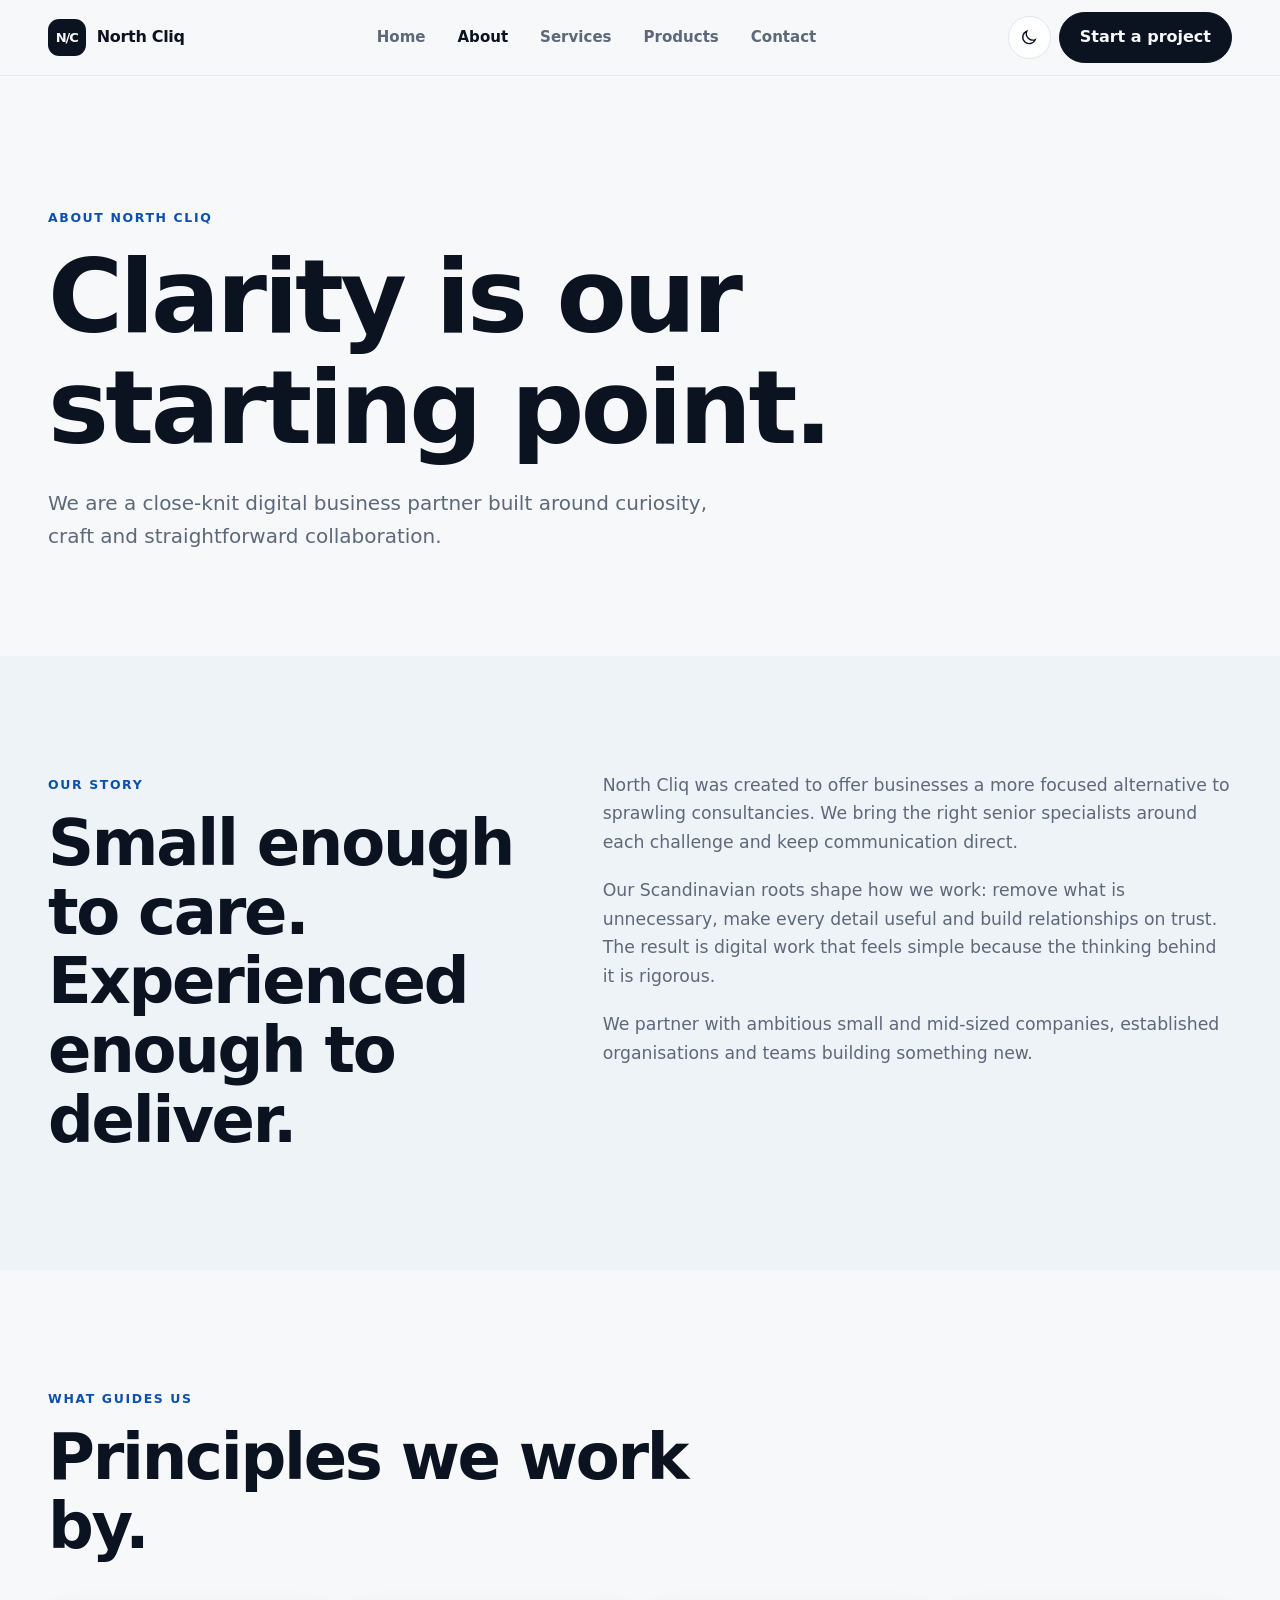
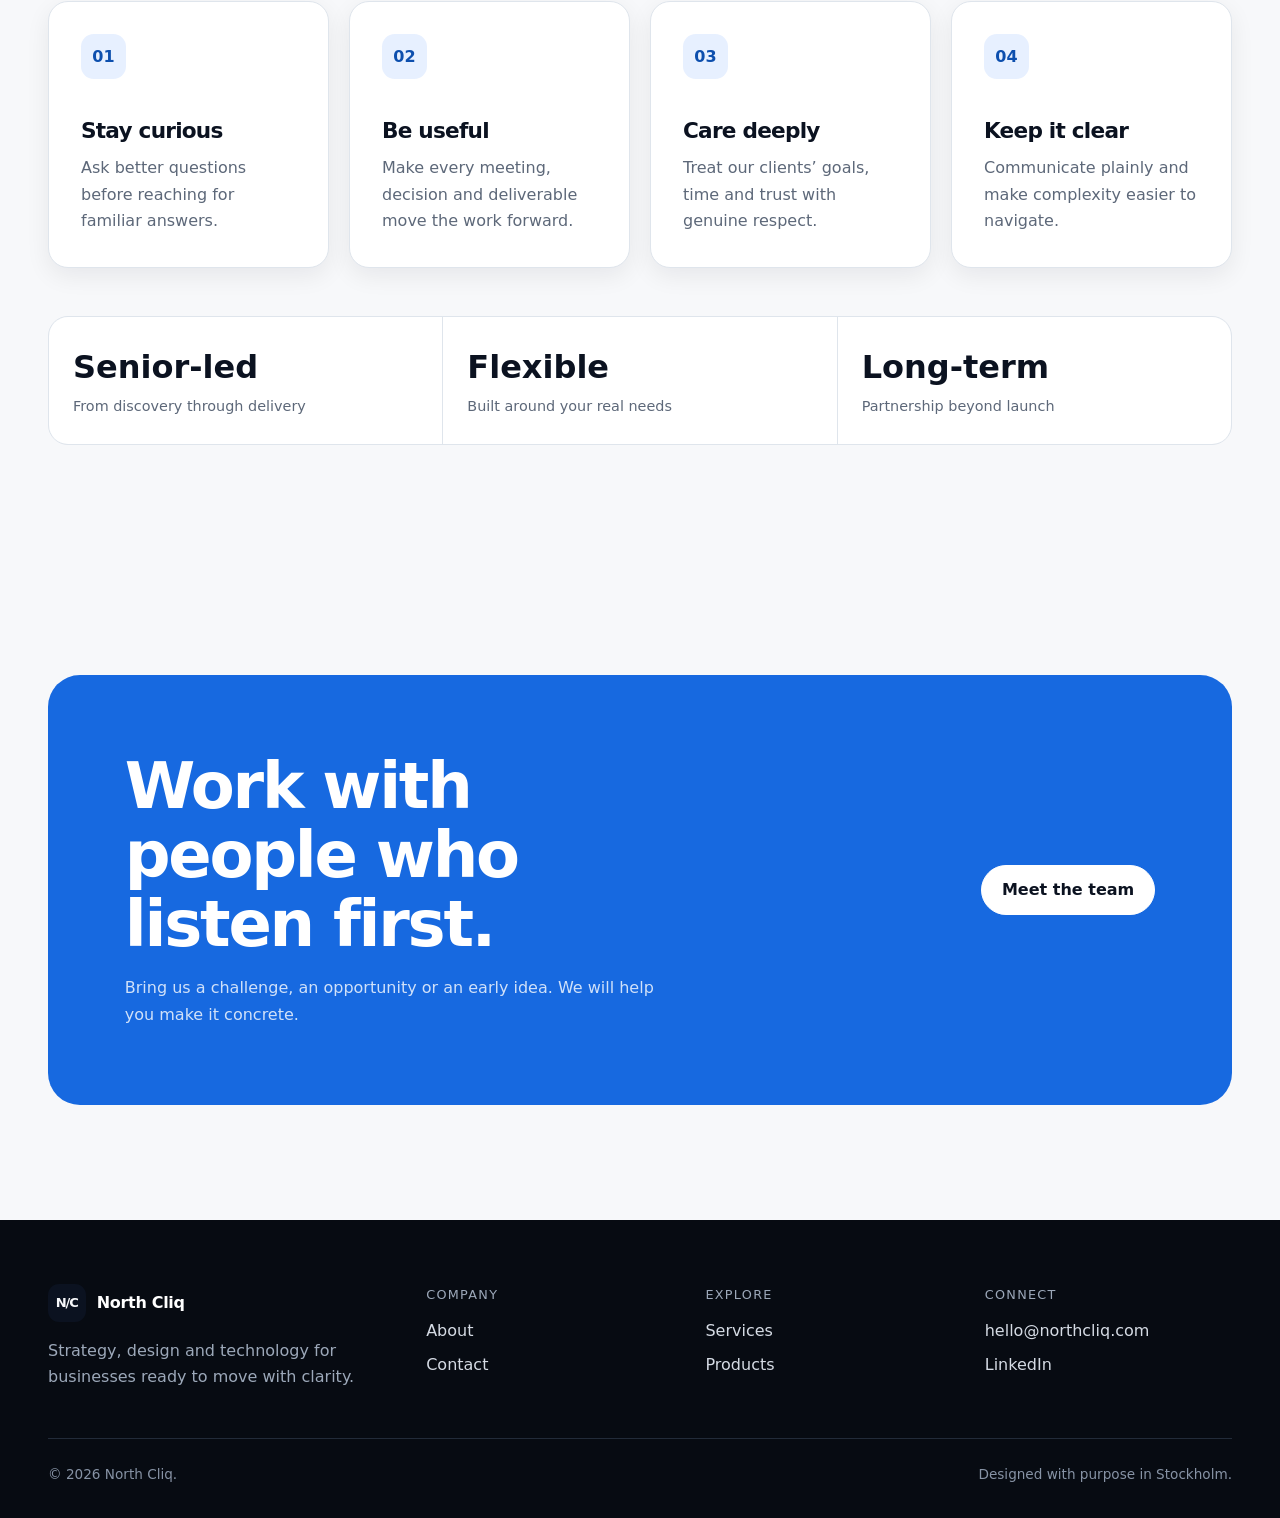
==== about.html @ 3bf1058e "Create a new version" ====
<!doctype html><html lang="en"><head><meta charset="utf-8"><meta name="viewport" content="width=device-width, initial-scale=1"><meta name="description" content="Meet North Cliq: a focused digital partner combining Scandinavian clarity with practical business thinking."><title>About North Cliq — Our approach and values</title><link rel="icon" href="favicon.ico" sizes="any"><link rel="stylesheet" href="css/style.css"><script src="js/main.js" defer></script></head>
<body><a class="skip-link" href="#main">Skip to content</a>
<header class="site-header"><nav class="nav container" aria-label="Main navigation"><a class="brand" href="index.html" aria-label="North Cliq home"><span class="brand-mark" aria-hidden="true">N/C</span><span>North Cliq</span></a><div class="nav-links" data-nav-links id="main-menu"><a href="index.html">Home</a><a href="about.html" aria-current="page">About</a><a href="services.html">Services</a><a href="products.html">Products</a><a href="contact.html">Contact</a></div><div class="nav-actions"><button class="icon-button" type="button" data-theme-toggle aria-label="Switch to dark mode"><svg class="moon-icon" viewBox="0 0 24 24" aria-hidden="true"><path d="M20 15.1A8.5 8.5 0 0 1 8.9 4a8.5 8.5 0 1 0 11.1 11.1Z"/></svg><svg class="sun-icon" viewBox="0 0 24 24" aria-hidden="true"><circle cx="12" cy="12" r="4"/><path d="M12 2v2M12 20v2M4.9 4.9l1.4 1.4M17.7 17.7l1.4 1.4M2 12h2M20 12h2"/></svg></button><a class="button nav-cta" href="contact.html">Start a project</a><button class="menu-toggle" type="button" data-menu-toggle aria-expanded="false" aria-controls="main-menu" aria-label="Open navigation"><svg viewBox="0 0 24 24" aria-hidden="true"><path d="M4 7h16M4 12h16M4 17h16"/></svg></button></div></nav></header>
<main id="main"><section class="page-hero"><div class="container reveal"><span class="eyebrow">About North Cliq</span><h1>Clarity is our starting point.</h1><p class="lead">We are a close-knit digital business partner built around curiosity, craft and straightforward collaboration.</p></div></section>
<section class="section section--alt"><div class="container split reveal"><div><span class="eyebrow">Our story</span><h2>Small enough to care. Experienced enough to deliver.</h2></div><div class="prose"><p>North Cliq was created to offer businesses a more focused alternative to sprawling consultancies. We bring the right senior specialists around each challenge and keep communication direct.</p><p>Our Scandinavian roots shape how we work: remove what is unnecessary, make every detail useful and build relationships on trust. The result is digital work that feels simple because the thinking behind it is rigorous.</p><p>We partner with ambitious small and mid-sized companies, established organisations and teams building something new.</p></div></div></section>
<section class="section" aria-labelledby="values"><div class="container"><div class="section-heading reveal"><span class="eyebrow">What guides us</span><h2 id="values">Principles we work by.</h2></div><div class="grid-4"><article class="card reveal"><span class="card-icon">01</span><h3>Stay curious</h3><p>Ask better questions before reaching for familiar answers.</p></article><article class="card reveal"><span class="card-icon">02</span><h3>Be useful</h3><p>Make every meeting, decision and deliverable move the work forward.</p></article><article class="card reveal"><span class="card-icon">03</span><h3>Care deeply</h3><p>Treat our clients’ goals, time and trust with genuine respect.</p></article><article class="card reveal"><span class="card-icon">04</span><h3>Keep it clear</h3><p>Communicate plainly and make complexity easier to navigate.</p></article></div><div class="metrics reveal"><div class="metric"><strong>Senior-led</strong><span>From discovery through delivery</span></div><div class="metric"><strong>Flexible</strong><span>Built around your real needs</span></div><div class="metric"><strong>Long-term</strong><span>Partnership beyond launch</span></div></div></div></section>
<section class="section"><div class="container cta-panel reveal"><div><h2>Work with people who listen first.</h2><p>Bring us a challenge, an opportunity or an early idea. We will help you make it concrete.</p></div><a class="button" href="contact.html">Meet the team</a></div></section></main>
<footer class="site-footer"><div class="container"><div class="footer-grid"><div><a class="brand" href="index.html"><span class="brand-mark">N/C</span><span>North Cliq</span></a><p class="footer-copy">Strategy, design and technology for businesses ready to move with clarity.</p></div><div><p class="footer-title">Company</p><div class="footer-links"><a href="about.html">About</a><a href="contact.html">Contact</a></div></div><div><p class="footer-title">Explore</p><div class="footer-links"><a href="services.html">Services</a><a href="products.html">Products</a></div></div><div><p class="footer-title">Connect</p><div class="footer-links"><a href="mailto:hello@northcliq.com">hello@northcliq.com</a><a href="https://www.linkedin.com" rel="noopener">LinkedIn</a></div></div></div><div class="footer-bottom"><span>© <span data-year>2026</span> North Cliq.</span><span>Designed with purpose in Stockholm.</span></div></div></footer></body></html>
---- css/style.css ----
/* North Cliq shared layout and component styles. */
@import url("variables.css");

*, *::before, *::after { box-sizing: border-box; }
html { scroll-behavior: smooth; scroll-padding-top: calc(var(--header-height) + 1rem); }
body { margin: 0; background: var(--color-bg); color: var(--color-text); font-family: Inter, ui-sans-serif, system-ui, -apple-system, BlinkMacSystemFont, "Segoe UI", sans-serif; font-size: 1rem; line-height: 1.65; -webkit-font-smoothing: antialiased; }
body.nav-open { overflow: hidden; }
a { color: inherit; text-decoration: none; }
img, svg { display: block; max-width: 100%; }
button, input, textarea, select { font: inherit; }
button { color: inherit; }
:focus-visible { outline: 3px solid var(--color-primary); outline-offset: 3px; }
.skip-link { position: fixed; left: 1rem; top: -5rem; z-index: 100; padding: .7rem 1rem; background: var(--color-text); color: var(--color-bg); border-radius: var(--radius-sm); }
.skip-link:focus { top: 1rem; }
.container { width: min(calc(100% - 2rem), var(--container)); margin-inline: auto; }
.section { padding: clamp(4.5rem, 9vw, 7.5rem) 0; }
.section--tight { padding: clamp(3rem, 6vw, 5rem) 0; }
.section--alt { background: var(--color-surface-alt); }
.section-heading { max-width: 44rem; margin-bottom: 2.5rem; }
.eyebrow { display: inline-block; margin-bottom: .85rem; color: var(--color-primary-dark); font-size: .78rem; font-weight: 750; letter-spacing: .13em; text-transform: uppercase; }
h1, h2, h3 { margin: 0; font-weight: 680; line-height: 1.08; letter-spacing: -.035em; }
h1 { font-size: clamp(3rem, 8vw, 6.5rem); max-width: 12ch; }
h2 { font-size: clamp(2.25rem, 5vw, 4rem); }
h3 { font-size: 1.35rem; }
p { margin: 0; }
.lead { color: var(--color-muted); font-size: clamp(1.05rem, 2vw, 1.25rem); max-width: 44rem; }
.section-heading .lead { margin-top: 1.1rem; }
.site-header { position: sticky; top: 0; z-index: 50; height: var(--header-height); background: color-mix(in srgb, var(--color-bg) 88%, transparent); border-bottom: 1px solid color-mix(in srgb, var(--color-line) 75%, transparent); backdrop-filter: blur(16px); }
.nav { height: 100%; display: flex; align-items: center; justify-content: space-between; gap: 1.5rem; }
.brand { display: inline-flex; align-items: center; gap: .7rem; font-weight: 780; letter-spacing: -.02em; }
.brand-mark { width: 2.35rem; height: 2.35rem; display: grid; place-items: center; background: var(--color-text); color: var(--color-bg); border-radius: .7rem; font-size: .82rem; letter-spacing: -.08em; }
.nav-links { display: flex; align-items: center; gap: clamp(1rem, 2.5vw, 2rem); }
.nav-links a { color: var(--color-muted); font-size: .94rem; font-weight: 600; transition: color var(--transition); }
.nav-links a:hover, .nav-links a[aria-current="page"] { color: var(--color-text); }
.nav-actions { display: flex; align-items: center; gap: .5rem; }
.icon-button, .menu-toggle { width: 2.65rem; height: 2.65rem; display: grid; place-items: center; border: 1px solid var(--color-line); border-radius: 50%; background: var(--color-surface); cursor: pointer; transition: transform var(--transition), background var(--transition); }
.icon-button:hover, .menu-toggle:hover { transform: translateY(-2px); background: var(--color-surface-alt); }
.icon-button svg, .menu-toggle svg { width: 1.15rem; height: 1.15rem; fill: none; stroke: currentColor; stroke-width: 1.8; }
.sun-icon, [data-theme="dark"] .moon-icon { display: none; }
[data-theme="dark"] .sun-icon { display: block; }
.menu-toggle { display: none; }
.button { display: inline-flex; align-items: center; justify-content: center; min-height: 3.15rem; padding: .7rem 1.25rem; border: 1px solid var(--color-text); border-radius: 999px; background: var(--color-text); color: var(--color-bg); font-weight: 700; transition: transform var(--transition), box-shadow var(--transition); }
.button:hover { transform: translateY(-2px); box-shadow: var(--shadow-sm); }
.button--secondary { border-color: var(--color-line); background: transparent; color: var(--color-text); }
.hero { min-height: calc(100svh - var(--header-height)); display: grid; align-items: center; overflow: hidden; }
.hero-grid { display: grid; grid-template-columns: 1.08fr .92fr; align-items: center; gap: clamp(2rem, 6vw, 6rem); padding-block: 4rem; }
.hero-copy .lead { margin-top: 1.5rem; }
.hero-actions { display: flex; flex-wrap: wrap; gap: .8rem; margin-top: 2rem; }
.hero-note { margin-top: 1.25rem; color: var(--color-muted); font-size: .88rem; }
.hero-art { position: relative; min-height: 31rem; border-radius: var(--radius-lg); overflow: hidden; background: linear-gradient(145deg, #0b1322, #163f73 60%, #73adff); box-shadow: var(--shadow-lg); isolation: isolate; }
.hero-art::before, .hero-art::after { content: ""; position: absolute; border-radius: 50%; filter: blur(2px); }
.hero-art::before { width: 25rem; height: 25rem; top: -10rem; right: -7rem; border: 1px solid rgba(255,255,255,.28); box-shadow: 0 0 0 4rem rgba(255,255,255,.04), 0 0 0 8rem rgba(255,255,255,.035); }
.hero-art::after { width: 11rem; height: 11rem; bottom: 3rem; left: 2.5rem; background: rgba(255,255,255,.13); backdrop-filter: blur(12px); }
.art-card { position: absolute; z-index: 2; padding: 1.1rem; border: 1px solid rgba(255,255,255,.2); border-radius: 1.1rem; background: rgba(255,255,255,.12); color: #fff; backdrop-filter: blur(16px); }
.art-card strong { display: block; font-size: 1.8rem; }
.art-card span { color: rgba(255,255,255,.74); font-size: .83rem; }
.art-card--one { left: 2rem; top: 2rem; }
.art-card--two { right: 2rem; bottom: 2rem; }
.art-word { position: absolute; right: 1.5rem; top: 45%; color: rgba(255,255,255,.92); font-size: clamp(3rem, 8vw, 6rem); font-weight: 750; letter-spacing: -.08em; transform: rotate(-8deg); }
.grid-2, .grid-3, .grid-4 { display: grid; gap: 1.25rem; }
.grid-2 { grid-template-columns: repeat(2, 1fr); }
.grid-3 { grid-template-columns: repeat(3, 1fr); }
.grid-4 { grid-template-columns: repeat(4, 1fr); }
.card { height: 100%; padding: clamp(1.5rem, 3vw, 2rem); background: var(--color-surface); border: 1px solid var(--color-line); border-radius: var(--radius-md); box-shadow: var(--shadow-sm); transition: transform var(--transition), border-color var(--transition); }
.card:hover { transform: translateY(-4px); border-color: color-mix(in srgb, var(--color-primary) 45%, var(--color-line)); }
.card-icon { width: 2.8rem; height: 2.8rem; display: grid; place-items: center; margin-bottom: 2.5rem; border-radius: .8rem; background: var(--color-primary-soft); color: var(--color-primary-dark); font-weight: 800; }
.card h3 + p { margin-top: .8rem; color: var(--color-muted); }
.text-link { display: inline-flex; margin-top: 1.25rem; color: var(--color-primary-dark); font-weight: 700; }
.split { display: grid; grid-template-columns: .85fr 1.15fr; gap: clamp(2rem, 7vw, 7rem); align-items: start; }
.prose { display: grid; gap: 1.25rem; color: var(--color-muted); font-size: 1.08rem; }
.check-list { display: grid; gap: 1rem; padding: 0; margin: 2rem 0 0; list-style: none; }
.check-list li { position: relative; padding-left: 1.8rem; }
.check-list li::before { content: "✓"; position: absolute; left: 0; color: var(--color-primary); font-weight: 800; }
.metrics { display: grid; grid-template-columns: repeat(3, 1fr); gap: 1px; margin-top: 3rem; overflow: hidden; background: var(--color-line); border: 1px solid var(--color-line); border-radius: var(--radius-md); }
.metric { padding: 1.5rem; background: var(--color-surface); }
.metric strong { display: block; font-size: 2rem; }
.metric span { color: var(--color-muted); font-size: .9rem; }
.page-hero { padding: clamp(5rem, 10vw, 8.5rem) 0 clamp(4rem, 8vw, 7rem); }
.page-hero h1 { max-width: 14ch; }
.page-hero .lead { margin-top: 1.5rem; }
.tag { display: inline-flex; padding: .35rem .65rem; margin-bottom: 1rem; border-radius: 999px; background: var(--color-primary-soft); color: var(--color-primary-dark); font-size: .75rem; font-weight: 750; }
.quote { padding: clamp(2rem, 5vw, 4rem); border-radius: var(--radius-lg); background: var(--color-text); color: var(--color-bg); }
.quote blockquote { margin: 0; max-width: 38ch; font-size: clamp(1.5rem, 3vw, 2.4rem); line-height: 1.3; letter-spacing: -.025em; }
.quote footer { margin-top: 1.5rem; opacity: .7; }
.cta-panel { padding: clamp(2rem, 6vw, 5rem); display: flex; align-items: center; justify-content: space-between; gap: 2rem; border-radius: var(--radius-lg); background: var(--color-primary); color: #fff; }
.cta-panel h2 { max-width: 13ch; }
.cta-panel p { max-width: 34rem; margin-top: 1rem; color: rgba(255,255,255,.8); }
.cta-panel .button { flex: 0 0 auto; background: #fff; border-color: #fff; color: #0b1220; }
.contact-layout { display: grid; grid-template-columns: .8fr 1.2fr; gap: clamp(2rem, 7vw, 6rem); }
.contact-list { display: grid; gap: 1.5rem; margin-top: 2rem; }
.contact-list dt { font-weight: 750; }
.contact-list dd { margin: .2rem 0 0; color: var(--color-muted); }
.form { display: grid; gap: 1.1rem; padding: clamp(1.5rem, 4vw, 2.5rem); background: var(--color-surface); border: 1px solid var(--color-line); border-radius: var(--radius-md); box-shadow: var(--shadow-sm); }
.field-row { display: grid; grid-template-columns: 1fr 1fr; gap: 1rem; }
.field { display: grid; gap: .4rem; }
.field label { font-size: .9rem; font-weight: 700; }
.field input, .field textarea, .field select { width: 100%; padding: .85rem 1rem; border: 1px solid var(--color-line); border-radius: var(--radius-sm); background: var(--color-bg); color: var(--color-text); }
.field textarea { min-height: 9rem; resize: vertical; }
.form-status { min-height: 1.5rem; color: var(--color-primary-dark); font-weight: 650; }
.site-footer { padding: 4rem 0 2rem; background: #070b12; color: #fff; }
.footer-grid { display: grid; grid-template-columns: 1.4fr repeat(3, 1fr); gap: 2rem; }
.footer-copy { max-width: 23rem; margin-top: 1rem; color: #9ca8b9; }
.footer-title { margin-bottom: .8rem; font-size: .8rem; color: #9ca8b9; letter-spacing: .1em; text-transform: uppercase; }
.footer-links { display: grid; gap: .5rem; }
.footer-links a { color: #d5dbe4; }
.footer-links a:hover { color: #fff; }
.footer-bottom { display: flex; justify-content: space-between; gap: 1rem; margin-top: 3rem; padding-top: 1.5rem; border-top: 1px solid #222b39; color: #8793a5; font-size: .85rem; }
.reveal { opacity: 0; transform: translateY(18px); transition: opacity 600ms ease, transform 600ms ease; }
.reveal.is-visible { opacity: 1; transform: none; }

@media (max-width: 850px) {
  .menu-toggle { display: grid; }
  .nav-links { position: fixed; inset: var(--header-height) 0 auto; display: grid; padding: 1.5rem 1rem 2rem; background: var(--color-bg); border-bottom: 1px solid var(--color-line); transform: translateY(-130%); visibility: hidden; transition: transform 240ms ease, visibility 240ms; }
  .nav-links.is-open { transform: translateY(0); visibility: visible; }
  .nav-links a { padding: .5rem; font-size: 1.1rem; }
  .nav-cta { display: none; }
  .hero-grid, .split, .contact-layout { grid-template-columns: 1fr; }
  .hero { min-height: auto; }
  .hero-art { min-height: 24rem; }
  .grid-4 { grid-template-columns: repeat(2, 1fr); }
  .grid-3 { grid-template-columns: repeat(2, 1fr); }
  .footer-grid { grid-template-columns: 1.5fr 1fr; }
  .cta-panel { align-items: flex-start; flex-direction: column; }
}
@media (max-width: 560px) {
  .container { width: min(calc(100% - 1.25rem), var(--container)); }
  .grid-2, .grid-3, .grid-4, .field-row, .metrics { grid-template-columns: 1fr; }
  .hero-grid { padding-block: 2.5rem 4rem; }
  .hero-art { min-height: 20rem; }
  .footer-grid { grid-template-columns: 1fr; }
  .footer-bottom { flex-direction: column; }
}
@media (prefers-reduced-motion: reduce) {
  html { scroll-behavior: auto; }
  *, *::before, *::after { animation-duration: .01ms !important; transition-duration: .01ms !important; }
  .reveal { opacity: 1; transform: none; }
}
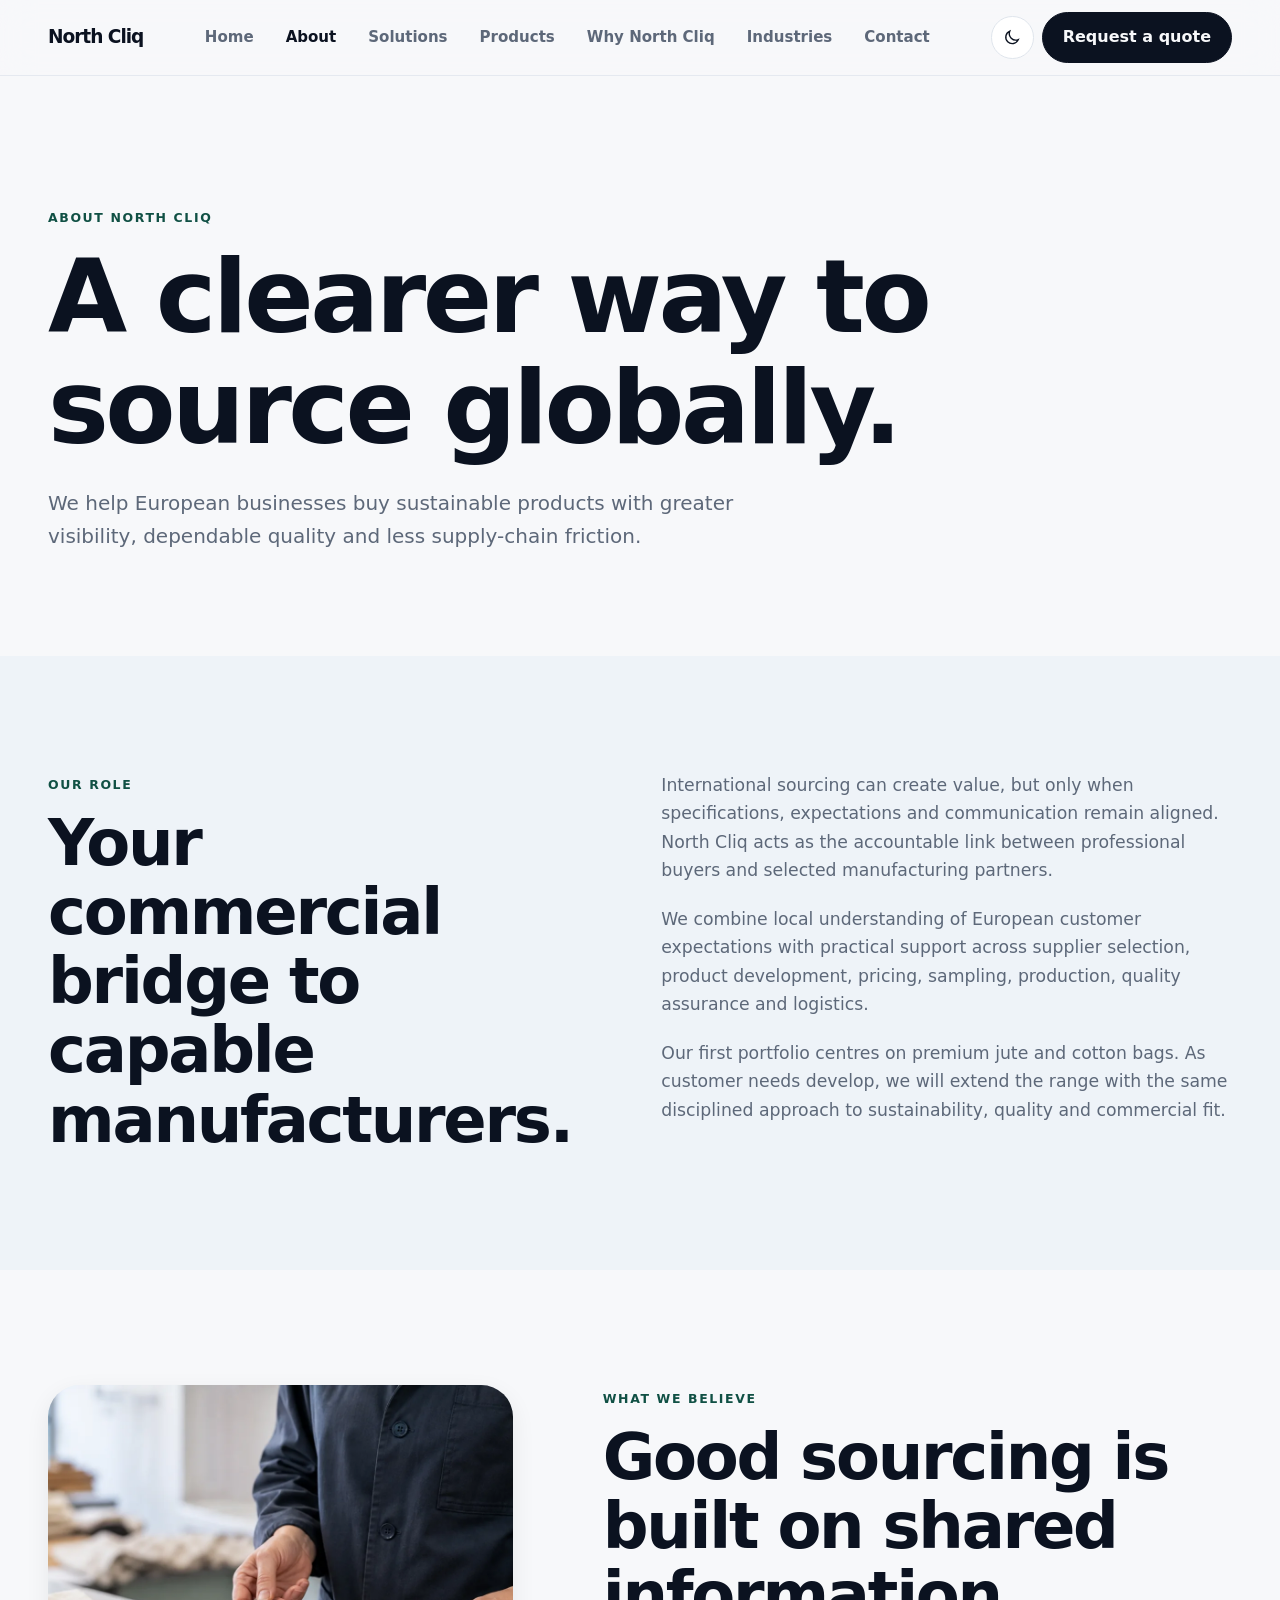
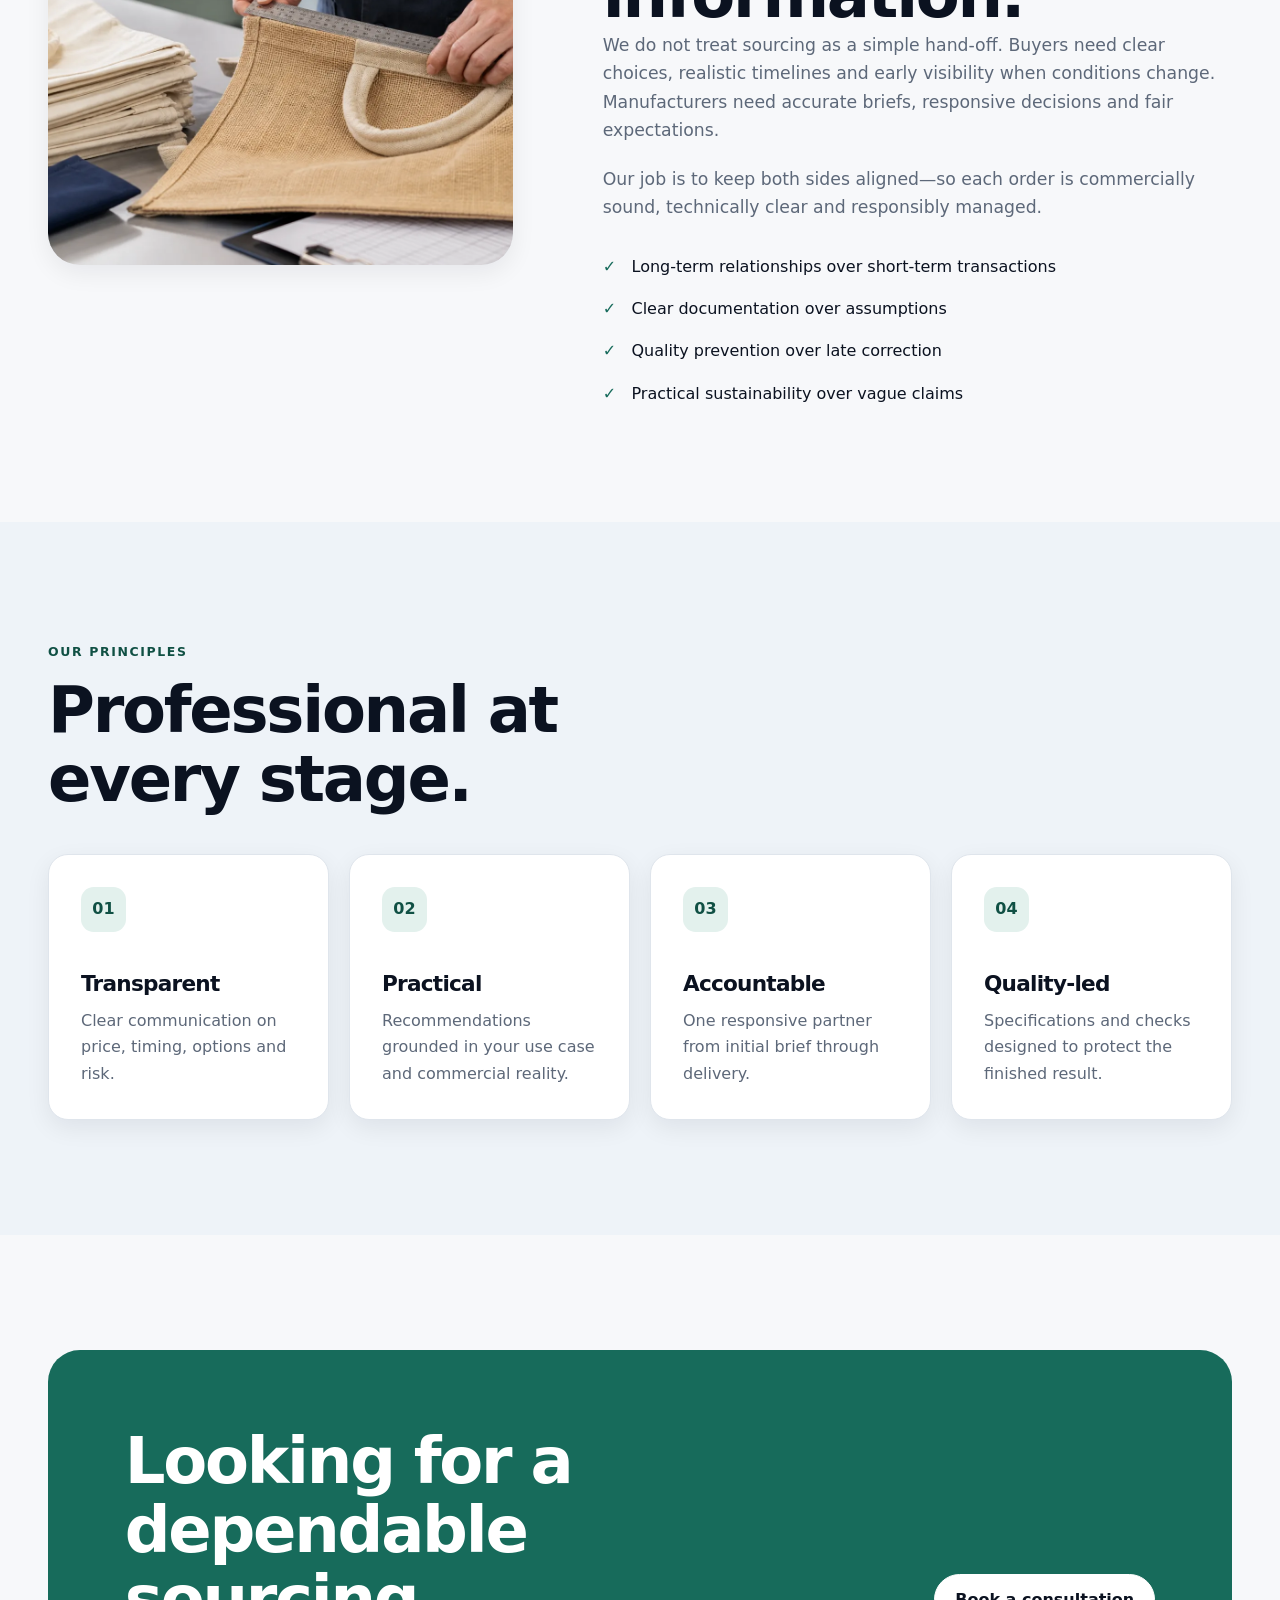
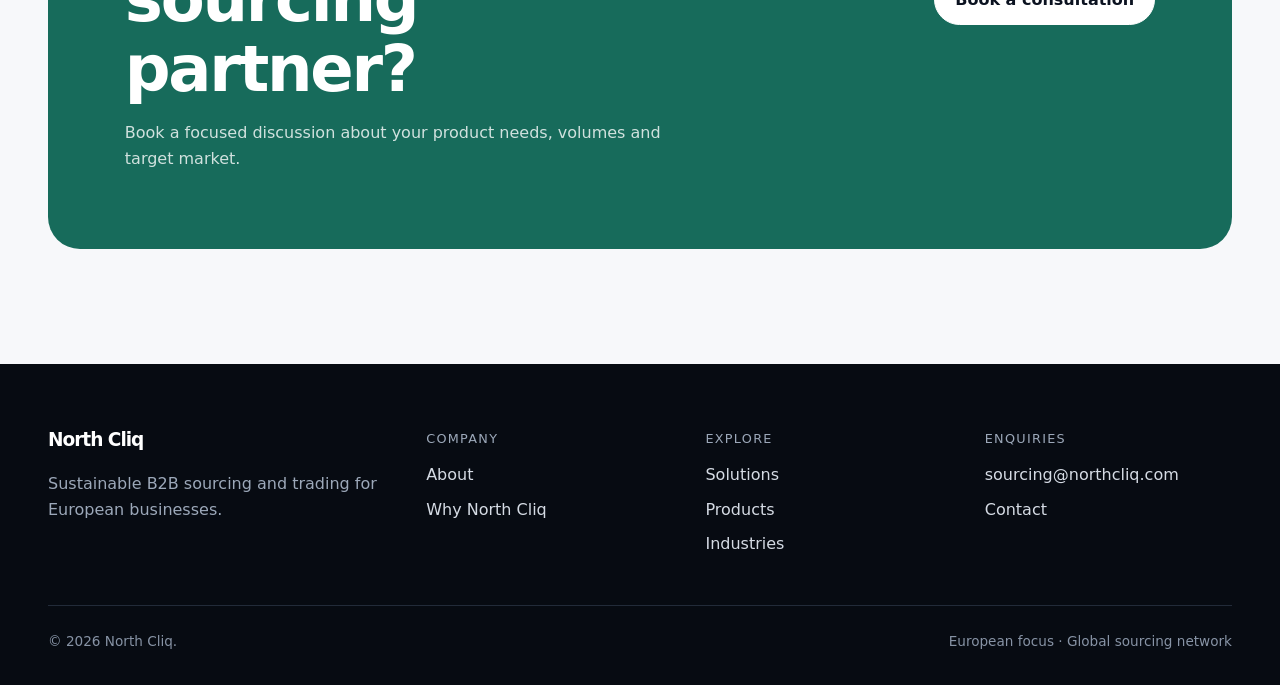
==== commit eafb40ff: "Update website to jutebag marketting" ====
--- a/about.html
+++ b/about.html
@@ -1,8 +1,8 @@
-<!doctype html><html lang="en"><head><meta charset="utf-8"><meta name="viewport" content="width=device-width, initial-scale=1"><meta name="description" content="Meet North Cliq: a focused digital partner combining Scandinavian clarity with practical business thinking."><title>About North Cliq — Our approach and values</title><link rel="icon" href="favicon.ico" sizes="any"><link rel="stylesheet" href="css/style.css"><script src="js/main.js" defer></script></head>
-<body><a class="skip-link" href="#main">Skip to content</a>
-<header class="site-header"><nav class="nav container" aria-label="Main navigation"><a class="brand" href="index.html" aria-label="North Cliq home"><span class="brand-mark" aria-hidden="true">N/C</span><span>North Cliq</span></a><div class="nav-links" data-nav-links id="main-menu"><a href="index.html">Home</a><a href="about.html" aria-current="page">About</a><a href="services.html">Services</a><a href="products.html">Products</a><a href="contact.html">Contact</a></div><div class="nav-actions"><button class="icon-button" type="button" data-theme-toggle aria-label="Switch to dark mode"><svg class="moon-icon" viewBox="0 0 24 24" aria-hidden="true"><path d="M20 15.1A8.5 8.5 0 0 1 8.9 4a8.5 8.5 0 1 0 11.1 11.1Z"/></svg><svg class="sun-icon" viewBox="0 0 24 24" aria-hidden="true"><circle cx="12" cy="12" r="4"/><path d="M12 2v2M12 20v2M4.9 4.9l1.4 1.4M17.7 17.7l1.4 1.4M2 12h2M20 12h2"/></svg></button><a class="button nav-cta" href="contact.html">Start a project</a><button class="menu-toggle" type="button" data-menu-toggle aria-expanded="false" aria-controls="main-menu" aria-label="Open navigation"><svg viewBox="0 0 24 24" aria-hidden="true"><path d="M4 7h16M4 12h16M4 17h16"/></svg></button></div></nav></header>
-<main id="main"><section class="page-hero"><div class="container reveal"><span class="eyebrow">About North Cliq</span><h1>Clarity is our starting point.</h1><p class="lead">We are a close-knit digital business partner built around curiosity, craft and straightforward collaboration.</p></div></section>
-<section class="section section--alt"><div class="container split reveal"><div><span class="eyebrow">Our story</span><h2>Small enough to care. Experienced enough to deliver.</h2></div><div class="prose"><p>North Cliq was created to offer businesses a more focused alternative to sprawling consultancies. We bring the right senior specialists around each challenge and keep communication direct.</p><p>Our Scandinavian roots shape how we work: remove what is unnecessary, make every detail useful and build relationships on trust. The result is digital work that feels simple because the thinking behind it is rigorous.</p><p>We partner with ambitious small and mid-sized companies, established organisations and teams building something new.</p></div></div></section>
-<section class="section" aria-labelledby="values"><div class="container"><div class="section-heading reveal"><span class="eyebrow">What guides us</span><h2 id="values">Principles we work by.</h2></div><div class="grid-4"><article class="card reveal"><span class="card-icon">01</span><h3>Stay curious</h3><p>Ask better questions before reaching for familiar answers.</p></article><article class="card reveal"><span class="card-icon">02</span><h3>Be useful</h3><p>Make every meeting, decision and deliverable move the work forward.</p></article><article class="card reveal"><span class="card-icon">03</span><h3>Care deeply</h3><p>Treat our clients’ goals, time and trust with genuine respect.</p></article><article class="card reveal"><span class="card-icon">04</span><h3>Keep it clear</h3><p>Communicate plainly and make complexity easier to navigate.</p></article></div><div class="metrics reveal"><div class="metric"><strong>Senior-led</strong><span>From discovery through delivery</span></div><div class="metric"><strong>Flexible</strong><span>Built around your real needs</span></div><div class="metric"><strong>Long-term</strong><span>Partnership beyond launch</span></div></div></div></section>
-<section class="section"><div class="container cta-panel reveal"><div><h2>Work with people who listen first.</h2><p>Bring us a challenge, an opportunity or an early idea. We will help you make it concrete.</p></div><a class="button" href="contact.html">Meet the team</a></div></section></main>
-<footer class="site-footer"><div class="container"><div class="footer-grid"><div><a class="brand" href="index.html"><span class="brand-mark">N/C</span><span>North Cliq</span></a><p class="footer-copy">Strategy, design and technology for businesses ready to move with clarity.</p></div><div><p class="footer-title">Company</p><div class="footer-links"><a href="about.html">About</a><a href="contact.html">Contact</a></div></div><div><p class="footer-title">Explore</p><div class="footer-links"><a href="services.html">Services</a><a href="products.html">Products</a></div></div><div><p class="footer-title">Connect</p><div class="footer-links"><a href="mailto:hello@northcliq.com">hello@northcliq.com</a><a href="https://www.linkedin.com" rel="noopener">LinkedIn</a></div></div></div><div class="footer-bottom"><span>© <span data-year>2026</span> North Cliq.</span><span>Designed with purpose in Stockholm.</span></div></div></footer></body></html>
+<!doctype html><html lang="en"><head><meta charset="utf-8"><meta name="viewport" content="width=device-width, initial-scale=1"><meta name="description" content="North Cliq is a European-focused B2B sourcing and trading partner for sustainable products, reusable bags and packaging."><title>About North Cliq — Sustainable Sourcing Partner</title><link rel="icon" href="favicon.ico" sizes="any"><link rel="stylesheet" href="css/style.css"><script src="js/main.js" defer></script></head><body><a class="skip-link" href="#main">Skip to content</a>
+<header class="site-header"><nav class="nav container" aria-label="Main navigation"><a class="brand" href="index.html"><span>North Cliq</span></a><div class="nav-links" data-nav-links id="main-menu"><a href="index.html">Home</a><a href="about.html" aria-current="page">About</a><a href="services.html">Solutions</a><a href="products.html">Products</a><a href="why-north-cliq.html">Why North Cliq</a><a href="industries.html">Industries</a><a href="contact.html">Contact</a></div><div class="nav-actions"><button class="icon-button" type="button" data-theme-toggle aria-label="Switch to dark mode"><svg class="moon-icon" viewBox="0 0 24 24"><path d="M20 15.1A8.5 8.5 0 0 1 8.9 4a8.5 8.5 0 1 0 11.1 11.1Z"/></svg><svg class="sun-icon" viewBox="0 0 24 24"><circle cx="12" cy="12" r="4"/><path d="M12 2v2M12 20v2M2 12h2M20 12h2"/></svg></button><a class="button nav-cta" href="contact.html?intent=quote">Request a quote</a><button class="menu-toggle" type="button" data-menu-toggle aria-expanded="false" aria-controls="main-menu" aria-label="Open navigation"><svg viewBox="0 0 24 24"><path d="M4 7h16M4 12h16M4 17h16"/></svg></button></div></nav></header>
+<main id="main"><section class="page-hero"><div class="container reveal"><span class="eyebrow">About North Cliq</span><h1>A clearer way to source globally.</h1><p class="lead">We help European businesses buy sustainable products with greater visibility, dependable quality and less supply-chain friction.</p></div></section>
+<section class="section section--alt"><div class="container split reveal"><div><span class="eyebrow">Our role</span><h2>Your commercial bridge to capable manufacturers.</h2></div><div class="prose"><p>International sourcing can create value, but only when specifications, expectations and communication remain aligned. North Cliq acts as the accountable link between professional buyers and selected manufacturing partners.</p><p>We combine local understanding of European customer expectations with practical support across supplier selection, product development, pricing, sampling, production, quality assurance and logistics.</p><p>Our first portfolio centres on premium jute and cotton bags. As customer needs develop, we will extend the range with the same disciplined approach to sustainability, quality and commercial fit.</p></div></div></section>
+<section class="section"><div class="container split"><div class="image-panel reveal"><img src="assets/images/quality-inspection.webp" width="1400" height="1050" alt="Inspection of jute bag dimensions and construction"></div><div class="reveal"><span class="eyebrow">What we believe</span><h2>Good sourcing is built on shared information.</h2><div class="prose"><p>We do not treat sourcing as a simple hand-off. Buyers need clear choices, realistic timelines and early visibility when conditions change. Manufacturers need accurate briefs, responsive decisions and fair expectations.</p><p>Our job is to keep both sides aligned—so each order is commercially sound, technically clear and responsibly managed.</p></div><ul class="check-list"><li>Long-term relationships over short-term transactions</li><li>Clear documentation over assumptions</li><li>Quality prevention over late correction</li><li>Practical sustainability over vague claims</li></ul></div></div></section>
+<section class="section section--alt"><div class="container"><div class="section-heading reveal"><span class="eyebrow">Our principles</span><h2>Professional at every stage.</h2></div><div class="grid-4"><article class="card reveal"><span class="card-icon">01</span><h3>Transparent</h3><p>Clear communication on price, timing, options and risk.</p></article><article class="card reveal"><span class="card-icon">02</span><h3>Practical</h3><p>Recommendations grounded in your use case and commercial reality.</p></article><article class="card reveal"><span class="card-icon">03</span><h3>Accountable</h3><p>One responsive partner from initial brief through delivery.</p></article><article class="card reveal"><span class="card-icon">04</span><h3>Quality-led</h3><p>Specifications and checks designed to protect the finished result.</p></article></div></div></section>
+<section class="section"><div class="container cta-panel reveal"><div><h2>Looking for a dependable sourcing partner?</h2><p>Book a focused discussion about your product needs, volumes and target market.</p></div><a class="button" href="contact.html?intent=consultation">Book a consultation</a></div></section></main>
+<footer class="site-footer"><div class="container"><div class="footer-grid"><div><a class="brand" href="index.html"><span>North Cliq</span></a><p class="footer-copy">Sustainable B2B sourcing and trading for European businesses.</p></div><div><p class="footer-title">Company</p><div class="footer-links"><a href="about.html">About</a><a href="why-north-cliq.html">Why North Cliq</a></div></div><div><p class="footer-title">Explore</p><div class="footer-links"><a href="services.html">Solutions</a><a href="products.html">Products</a><a href="industries.html">Industries</a></div></div><div><p class="footer-title">Enquiries</p><div class="footer-links"><a href="mailto:sourcing@northcliq.com">sourcing@northcliq.com</a><a href="contact.html">Contact</a></div></div></div><div class="footer-bottom"><span>© <span data-year>2026</span> North Cliq.</span><span>European focus · Global sourcing network</span></div></div></footer></body></html>
--- a/css/style.css
+++ b/css/style.css
@@ -27,8 +27,8 @@
 .section-heading .lead { margin-top: 1.1rem; }
 .site-header { position: sticky; top: 0; z-index: 50; height: var(--header-height); background: color-mix(in srgb, var(--color-bg) 88%, transparent); border-bottom: 1px solid color-mix(in srgb, var(--color-line) 75%, transparent); backdrop-filter: blur(16px); }
 .nav { height: 100%; display: flex; align-items: center; justify-content: space-between; gap: 1.5rem; }
-.brand { display: inline-flex; align-items: center; gap: .7rem; font-weight: 780; letter-spacing: -.02em; }
-.brand-mark { width: 2.35rem; height: 2.35rem; display: grid; place-items: center; background: var(--color-text); color: var(--color-bg); border-radius: .7rem; font-size: .82rem; letter-spacing: -.08em; }
+.brand { display: inline-flex; align-items: center; color: var(--color-text); font-size: 1.16rem; font-weight: 720; letter-spacing: -.055em; line-height: 1; }
+.site-footer .brand { color: #fff; }
 .nav-links { display: flex; align-items: center; gap: clamp(1rem, 2.5vw, 2rem); }
 .nav-links a { color: var(--color-muted); font-size: .94rem; font-weight: 600; transition: color var(--transition); }
 .nav-links a:hover, .nav-links a[aria-current="page"] { color: var(--color-text); }
@@ -47,16 +47,13 @@
 .hero-copy .lead { margin-top: 1.5rem; }
 .hero-actions { display: flex; flex-wrap: wrap; gap: .8rem; margin-top: 2rem; }
 .hero-note { margin-top: 1.25rem; color: var(--color-muted); font-size: .88rem; }
-.hero-art { position: relative; min-height: 31rem; border-radius: var(--radius-lg); overflow: hidden; background: linear-gradient(145deg, #0b1322, #163f73 60%, #73adff); box-shadow: var(--shadow-lg); isolation: isolate; }
-.hero-art::before, .hero-art::after { content: ""; position: absolute; border-radius: 50%; filter: blur(2px); }
-.hero-art::before { width: 25rem; height: 25rem; top: -10rem; right: -7rem; border: 1px solid rgba(255,255,255,.28); box-shadow: 0 0 0 4rem rgba(255,255,255,.04), 0 0 0 8rem rgba(255,255,255,.035); }
-.hero-art::after { width: 11rem; height: 11rem; bottom: 3rem; left: 2.5rem; background: rgba(255,255,255,.13); backdrop-filter: blur(12px); }
+.hero-art { position: relative; min-height: 34rem; border-radius: var(--radius-lg); overflow: hidden; background: #eee8de; box-shadow: var(--shadow-lg); isolation: isolate; }
+.hero-art > img { width: 100%; height: 100%; position: absolute; inset: 0; object-fit: cover; }
 .art-card { position: absolute; z-index: 2; padding: 1.1rem; border: 1px solid rgba(255,255,255,.2); border-radius: 1.1rem; background: rgba(255,255,255,.12); color: #fff; backdrop-filter: blur(16px); }
 .art-card strong { display: block; font-size: 1.8rem; }
 .art-card span { color: rgba(255,255,255,.74); font-size: .83rem; }
-.art-card--one { left: 2rem; top: 2rem; }
-.art-card--two { right: 2rem; bottom: 2rem; }
-.art-word { position: absolute; right: 1.5rem; top: 45%; color: rgba(255,255,255,.92); font-size: clamp(3rem, 8vw, 6rem); font-weight: 750; letter-spacing: -.08em; transform: rotate(-8deg); }
+.art-card--one { left: 1.5rem; top: 1.5rem; background: rgba(11,18,32,.78); }
+.art-card--two { right: 1.5rem; bottom: 1.5rem; background: rgba(11,18,32,.78); }
 .grid-2, .grid-3, .grid-4 { display: grid; gap: 1.25rem; }
 .grid-2 { grid-template-columns: repeat(2, 1fr); }
 .grid-3 { grid-template-columns: repeat(3, 1fr); }
@@ -79,6 +76,23 @@
 .page-hero h1 { max-width: 14ch; }
 .page-hero .lead { margin-top: 1.5rem; }
 .tag { display: inline-flex; padding: .35rem .65rem; margin-bottom: 1rem; border-radius: 999px; background: var(--color-primary-soft); color: var(--color-primary-dark); font-size: .75rem; font-weight: 750; }
+.trust-strip { padding: 1.1rem 0; background: var(--color-text); color: var(--color-bg); }
+.trust-list { display: flex; flex-wrap: wrap; justify-content: space-between; gap: .7rem 1.5rem; margin: 0; padding: 0; list-style: none; font-size: .83rem; font-weight: 700; letter-spacing: .03em; }
+.trust-list li::before { content: "✓"; margin-right: .45rem; color: #6fc6b1; }
+.image-panel { min-height: 30rem; overflow: hidden; border-radius: var(--radius-lg); background: var(--color-surface-alt); box-shadow: var(--shadow-sm); }
+.image-panel img { width: 100%; height: 100%; min-height: inherit; object-fit: cover; }
+.product-card { overflow: hidden; padding: 0; }
+.product-card__visual { height: 19rem; background: #eee8de; overflow: hidden; }
+.product-card__visual img { width: 100%; height: 100%; object-fit: cover; }
+.product-card:first-child .product-card__visual img { object-position: 66% center; }
+.product-card:last-child .product-card__visual img { object-position: 90% center; }
+.product-card__body { padding: clamp(1.5rem, 3vw, 2rem); }
+.spec-list { display: flex; flex-wrap: wrap; gap: .5rem; margin: 1.2rem 0 0; padding: 0; list-style: none; }
+.spec-list li { padding: .3rem .6rem; border: 1px solid var(--color-line); border-radius: 999px; color: var(--color-muted); font-size: .78rem; }
+.process { counter-reset: step; }
+.process .card { position: relative; }
+.process .card::after { counter-increment: step; content: "0" counter(step); position: absolute; right: 1.4rem; top: 1.2rem; color: var(--color-line); font-size: 2rem; font-weight: 800; }
+.notice { padding: 1rem 1.2rem; border-left: 3px solid var(--color-primary); background: var(--color-primary-soft); color: var(--color-text); border-radius: 0 var(--radius-sm) var(--radius-sm) 0; }
 .quote { padding: clamp(2rem, 5vw, 4rem); border-radius: var(--radius-lg); background: var(--color-text); color: var(--color-bg); }
 .quote blockquote { margin: 0; max-width: 38ch; font-size: clamp(1.5rem, 3vw, 2.4rem); line-height: 1.3; letter-spacing: -.025em; }
 .quote footer { margin-top: 1.5rem; opacity: .7; }
@@ -108,7 +122,7 @@
 .reveal { opacity: 0; transform: translateY(18px); transition: opacity 600ms ease, transform 600ms ease; }
 .reveal.is-visible { opacity: 1; transform: none; }
 
-@media (max-width: 850px) {
+@media (max-width: 1080px) {
   .menu-toggle { display: grid; }
   .nav-links { position: fixed; inset: var(--header-height) 0 auto; display: grid; padding: 1.5rem 1rem 2rem; background: var(--color-bg); border-bottom: 1px solid var(--color-line); transform: translateY(-130%); visibility: hidden; transition: transform 240ms ease, visibility 240ms; }
   .nav-links.is-open { transform: translateY(0); visibility: visible; }
